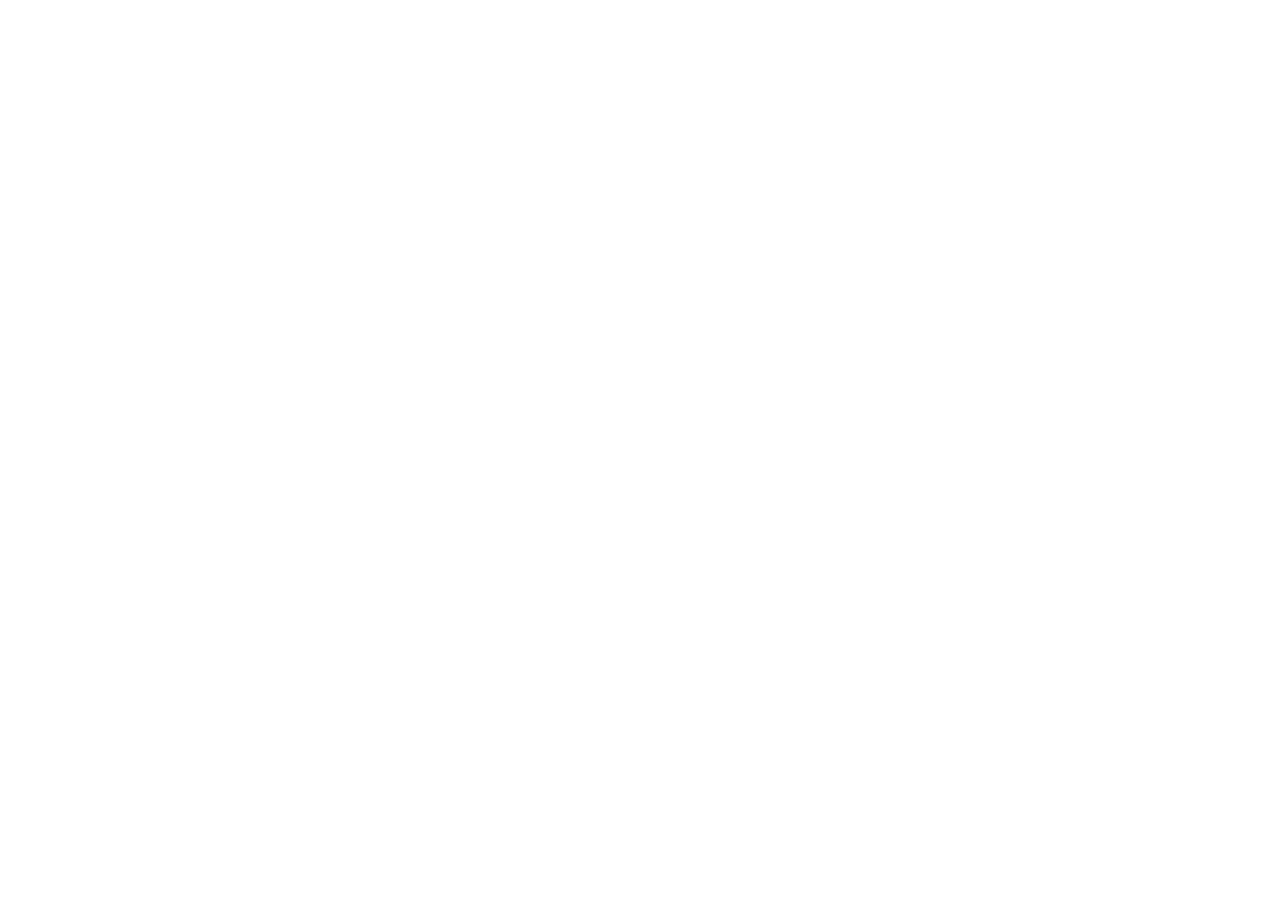
==== 2bimestre/index.html @ 10bf7a9b "23/04 - 11:40" ====
<!DOCTYPE html>
<html lang="en">
<head>
    <meta charset="UTF-8">
    <meta name="viewport" content="width=device-width, initial-scale=1.0">
    <meta name="author" content="Jose Augusto">
    <meta name="description" content="Aplicacao web feita por José Augusto no 2 bimestre">
    <meta name="keywords" content="2 bimestre ifro campus vilhena jose augusto">
    <link rel="stylesheet" href="./styles/reset.css">
    <link rel="stylesheet" href="./index.html">
    <title>Document</title>
</head>
<body>
    
</body>
</html>
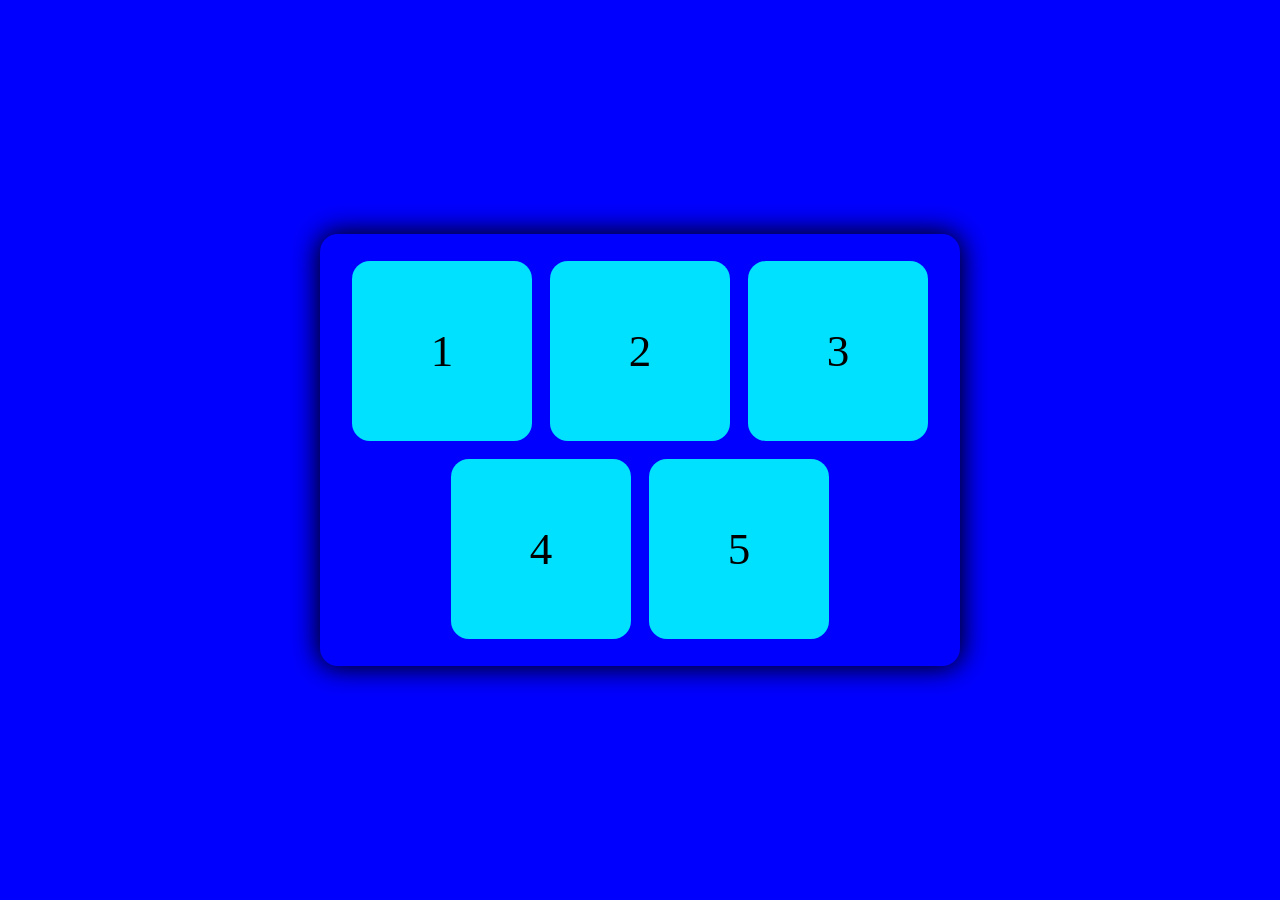
==== commit c8037492: "10:40 - 30/04" ====
--- a/2bimestre/index.html
+++ b/2bimestre/index.html
@@ -7,10 +7,16 @@
     <meta name="description" content="Aplicacao web feita por José Augusto no 2 bimestre">
     <meta name="keywords" content="2 bimestre ifro campus vilhena jose augusto">
     <link rel="stylesheet" href="./styles/reset.css">
-    <link rel="stylesheet" href="./index.html">
+    <link rel="stylesheet" href="./styles/index.css">
     <title>Document</title>
 </head>
 <body>
-    
+    <div class="Cards">
+        <div>1</div>
+        <div>2</div>
+        <div>3</div>
+        <div>4</div>
+        <div>5</div>
+    </div>
 </body>
 </html>
--- a/2bimestre/styles/index.css
+++ b/2bimestre/styles/index.css
@@ -0,0 +1,56 @@
+*{
+    padding: 0;
+    margin: 0;
+    box-sizing: border-box;
+    
+}
+
+:root{
+    --corFundo:rgb(0, 225, 255);
+}
+
+body{
+    display: flex;
+    justify-content: center;
+    align-items: center;
+    width: 100vw;
+    height: 100vh;
+    background-color: blue;
+}
+
+.Cards{
+    width: 50vw;
+    height:auto;
+    display: flex;
+    background-color: blue;
+    justify-content: center;
+    align-items: center;
+    border: none;
+    border-radius: 2vh;
+    border: none;
+    border-radius: 2vh;
+    box-shadow: 0vh 0vh 3vh 0.2vh black;
+    flex-wrap: wrap;
+    transition:all 1s ease ;
+    gap: 2vh;
+    padding: 3vh;
+}
+
+.Cards div:hover{
+    border: none;
+    border-radius: 2vh;
+    box-shadow: 0vh 0vh 3vh 0.2vh black;
+    transition:all 0.5s ease ;
+}
+
+.Cards div{
+    width: 20vh;
+    height: 20vh;
+    background-color: var(--corFundo);
+    
+    border-radius: 2vh;
+    display: flex;
+    justify-content: center;
+    align-items: center;
+    font-size: 5vh;
+}
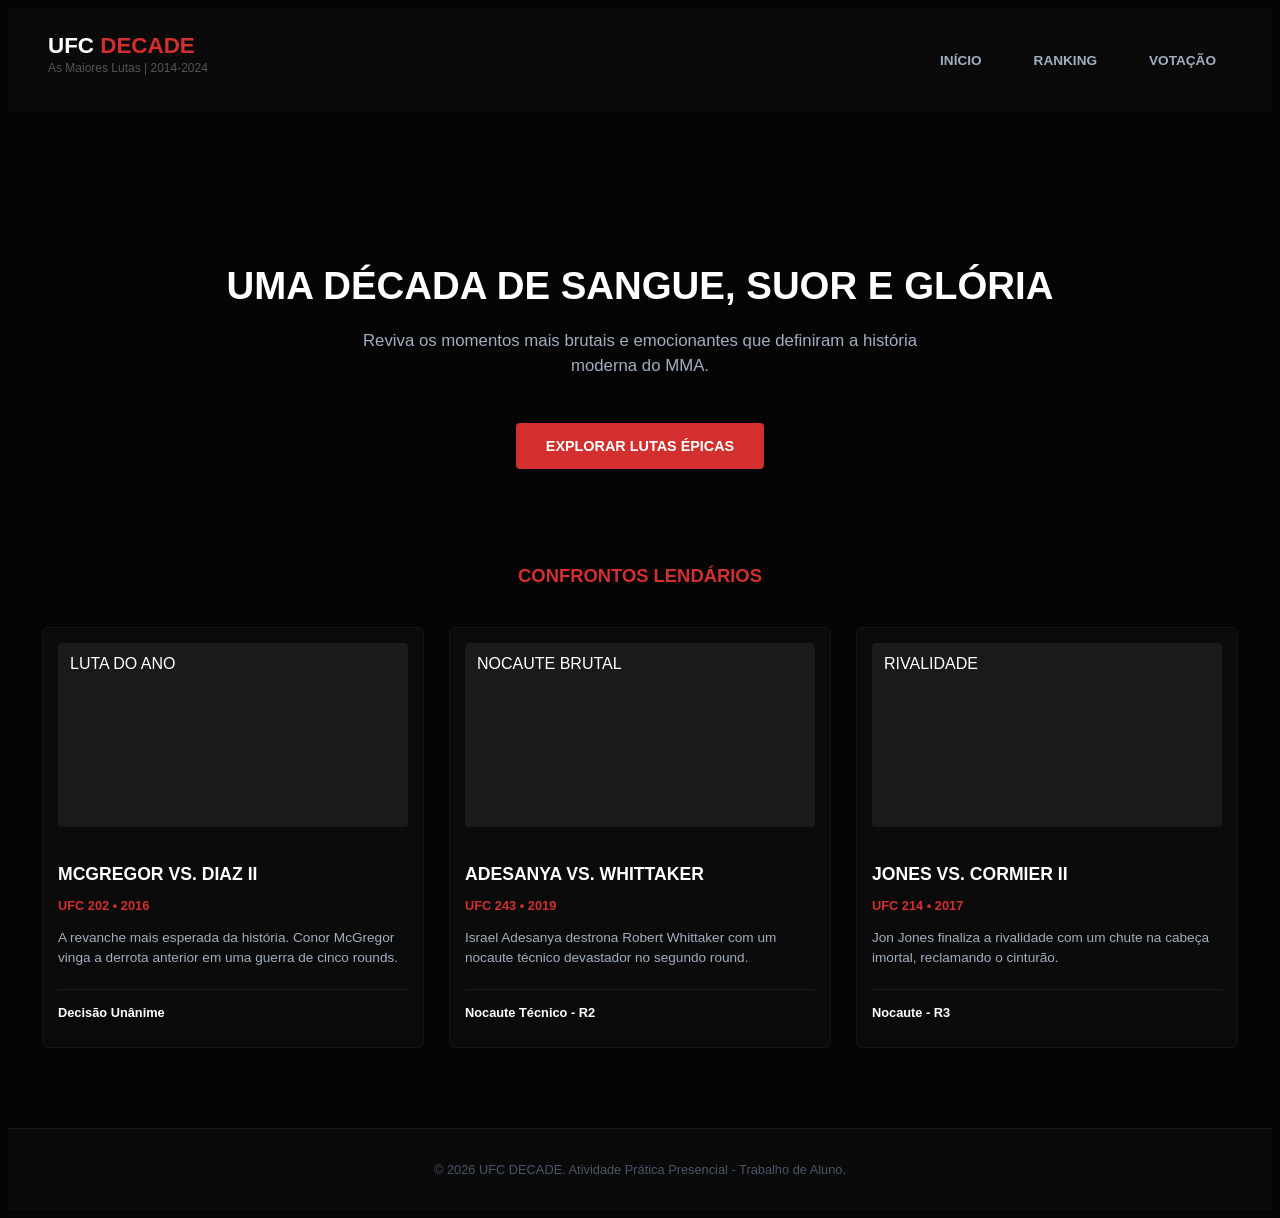
==== commit 41a2b1c4: "teste" ====
--- a/2bimestre/index.html
+++ b/2bimestre/index.html
@@ -1,22 +1,80 @@
 <!DOCTYPE html>
-<html lang="en">
+<html lang="pt-BR">
 <head>
     <meta charset="UTF-8">
     <meta name="viewport" content="width=device-width, initial-scale=1.0">
-    <meta name="author" content="Jose Augusto">
-    <meta name="description" content="Aplicacao web feita por José Augusto no 2 bimestre">
-    <meta name="keywords" content="2 bimestre ifro campus vilhena jose augusto">
-    <link rel="stylesheet" href="./styles/reset.css">
-    <link rel="stylesheet" href="./styles/index.css">
-    <title>Document</title>
+    <title>UFC DECADE - Início</title>
+    <link rel="stylesheet" href="styles/reset.css">
+    <link rel="stylesheet" href="styles/index.css">
 </head>
 <body>
-    <div class="Cards">
-        <div>1</div>
-        <div>2</div>
-        <div>3</div>
-        <div>4</div>
-        <div>5</div>
-    </div>
+
+    <header class="navbar">
+        <div class="logo-box">
+            <span class="logo-main">UFC <span class="logo-sub">DECADE</span></span>
+            <p class="logo-text">As Maiores Lutas | 2014-2024</p>
+        </div>
+        <nav>
+            <a href="index.html">INÍCIO</a>
+            <a href="ranking.html">RANKING</a>
+            <a href="votacao.html">VOTAÇÃO</a>
+        </nav>
+    </header>
+
+    <main class="main-container">
+        <section class="hero">
+            <h1>UMA DÉCADA DE SANGUE, SUOR E GLÓRIA</h1>
+            <p>Reviva os momentos mais brutais e emocionantes que definiram a história moderna do MMA.</p>
+            <a href="ranking.html" class="btn-primary">EXPLORAR LUTAS ÉPICAS</a>
+        </section>
+
+        <section class="grid-section">
+            <h2>CONFRONTOS LENDÁRIOS</h2>
+            <div class="cards-container">
+                
+                <article class="card">
+                    <div class="card-image">
+                        <span class="badge">LUTA DO ANO</span>
+                    </div>
+                    <div class="card-content">
+                        <h3>MCGREGOR VS. DIAZ II</h3>
+                        <p class="event-info">UFC 202 • 2016</p>
+                        <p class="description">A revanche mais esperada da história. Conor McGregor vinga a derrota anterior em uma guerra de cinco rounds.</p>
+                        <p class="result-type">Decisão Unânime</p>
+                    </div>
+                </article>
+
+                <article class="card">
+                    <div class="card-image">
+                        <span class="badge">NOCAUTE BRUTAL</span>
+                    </div>
+                    <div class="card-content">
+                        <h3>ADESANYA VS. WHITTAKER</h3>
+                        <p class="event-info">UFC 243 • 2019</p>
+                        <p class="description">Israel Adesanya destrona Robert Whittaker com um nocaute técnico devastador no segundo round.</p>
+                        <p class="result-type">Nocaute Técnico - R2</p>
+                    </div>
+                </article>
+
+                <article class="card">
+                    <div class="card-image">
+                        <span class="badge">RIVALIDADE</span>
+                    </div>
+                    <div class="card-content">
+                        <h3>JONES VS. CORMIER II</h3>
+                        <p class="event-info">UFC 214 • 2017</p>
+                        <p class="description">Jon Jones finaliza a rivalidade com um chute na cabeça imortal, reclamando o cinturão.</p>
+                        <p class="result-type">Nocaute - R3</p>
+                    </div>
+                </article>
+
+            </div>
+        </section>
+    </main>
+
+    <footer>
+        <p>&copy; 2026 UFC DECADE. Atividade Prática Presencial - Trabalho de Aluno.</p>
+    </footer>
+
 </body>
-</html>+</html>
--- a/2bimestre/styles/index.css
+++ b/2bimestre/styles/index.css
@@ -1,56 +1,274 @@
-*{
-    padding: 0;
-    margin: 0;
-    box-sizing: border-box;
-    
-}
-
-:root{
-    --corFundo:rgb(0, 225, 255);
-}
-
-body{
-    display: flex;
+body {
+    background-color: #050505;
+    color: #ffffff;
+    font-family: 'Segoe UI', Tahoma, Geneva, Verdana, sans-serif;
+    min-height: 100vh;
+}
+
+/* ==========================================================================
+   HEADER / NAVBAR
+   ========================================================================== */
+.navbar {
+    display: flex;
+    justify-content: space-between;
+    align-items: center;
+    padding: 25px 40px;
+    background-color: #0a0a0a;
+}
+
+.logo-box {
+    display: flex;
+    flex-direction: column;
+}
+
+.logo-main {
+    font-weight: 900;
+    font-size: 1.4rem;
+}
+
+.logo-sub {
+    color: #d32f2f;
+}
+
+.logo-text {
+    font-size: 0.75rem;
+    color: #555555;
+    margin-top: 2px;
+}
+
+.navbar nav {
+    display: flex;
+    gap: 20px;
+}
+
+.navbar nav a {
+    color: #a0aec0;
+    text-decoration: none;
+    font-size: 0.85rem;
+    font-weight: bold;
+    padding: 8px 16px;
+    border-radius: 4px;
+}
+
+.navbar nav a:hover {
+    color: #ffffff;
+}
+
+/* Botão preenchido vermelho idêntico à imagem */
+.nav-active {
+    background-color: #d32f2f;
+    color: #ffffff !important;
+}
+
+/* ==========================================================================
+   CONTEÚDO PRINCIPAL
+   ========================================================================== */
+.main-container {
+    width: 100%;
+    max-width: 1200px;
+    margin: 0 auto;
+    padding: 40px 20px;
+}
+
+/* Linha vermelha horizontal idêntica ao seu layout */
+.divider {
+    height: 1px;
+    background-color: #d32f2f;
+    margin: 40px 0;
+    width: 100%;
+}
+
+/* ==========================================================================
+   HERO BANNER
+   ========================================================================== */
+.hero {
+    text-align: center;
+    padding: 80px 20px;
+}
+
+.hero h1 {
+    font-size: 2.4rem;
+    font-weight: 900;
+    margin-bottom: 20px;
+}
+
+.hero p {
+    color: #a0aec0;
+    margin-bottom: 45px;
+    font-size: 1.05rem;
+    max-width: 600px;
+    margin-left: auto;
+    margin-right: auto;
+    line-height: 1.5;
+}
+
+.btn-primary {
+    display: inline-block;
+    background-color: #d32f2f;
+    color: #ffffff;
+    text-decoration: none;
+    font-weight: 700;
+    padding: 15px 30px;
+    border-radius: 4px;
+    font-size: 0.9rem;
+}
+
+.btn-primary:hover {
+    background-color: #b71c1c;
+}
+
+/* ==========================================================================
+   SEÇÃO CONFRONTOS LENDÁRIOS (Cards com Flexbox)
+   ========================================================================== */
+h2 {
+    color: #d32f2f;
+    font-size: 1.15rem;
+    font-weight: 700;
+    margin-bottom: 40px;
+    text-align: center;
+}
+
+.cards-container {
+    display: flex;
+    flex-wrap: wrap;
     justify-content: center;
-    align-items: center;
-    width: 100vw;
-    height: 100vh;
-    background-color: blue;
-}
-
-.Cards{
-    width: 50vw;
-    height:auto;
-    display: flex;
-    background-color: blue;
+    gap: 25px;
+}
+
+.card {
+    background-color: #0b0b0b;
+    border: 1px solid #151515;
+    border-radius: 6px;
+    width: 350px;
+    padding: 15px;
+    display: flex;
+    flex-direction: column;
+}
+
+/* Marcador de imagem cinza de alta fidelidade técnica */
+.card-image {
+    background-color: #1a1a1a;
+    height: 160px;
+    border-radius: 4px;
+    margin-bottom: 20px;
+    position: relative;
+    padding: 12px;
+}
+
+.orange-badge {
+    background-color: #ff6d00;
+    color: #ffffff;
+    font-size: 0.65rem;
+    font-weight: 800;
+    padding: 4px 8px;
+    border-radius: 2px;
+    display: inline-block;
+    position: absolute;
+    top: 12px;
+    right: 12px;
+}
+
+.card-content h3 {
+    font-size: 1.1rem;
+    font-weight: 800;
+    margin-bottom: 8px;
+}
+
+.card-content .event-info {
+    font-size: 0.8rem;
+    color: #d32f2f;
+    font-weight: 700;
+    margin-bottom: 15px;
+}
+
+.card-content .description {
+    font-size: 0.85rem;
+    color: #a0aec0;
+    line-height: 1.5;
+    margin-bottom: 20px;
+}
+
+.card-content .result-type {
+    font-size: 0.8rem;
+    font-weight: 700;
+    border-top: 1px solid #1a1a1a;
+    padding-top: 15px;
+    color: #ffffff;
+}
+
+/* ==========================================================================
+   SEÇÃO A DÉCADA EM NÚMEROS (Grid de caixas vermelhas inferiores)
+   ========================================================================== */
+.stats-container {
+    display: flex;
+    flex-wrap: wrap;
     justify-content: center;
-    align-items: center;
-    border: none;
-    border-radius: 2vh;
-    border: none;
-    border-radius: 2vh;
-    box-shadow: 0vh 0vh 3vh 0.2vh black;
-    flex-wrap: wrap;
-    transition:all 1s ease ;
-    gap: 2vh;
-    padding: 3vh;
-}
-
-.Cards div:hover{
-    border: none;
-    border-radius: 2vh;
-    box-shadow: 0vh 0vh 3vh 0.2vh black;
-    transition:all 0.5s ease ;
-}
-
-.Cards div{
-    width: 20vh;
-    height: 20vh;
-    background-color: var(--corFundo);
-    
-    border-radius: 2vh;
-    display: flex;
-    justify-content: center;
-    align-items: center;
-    font-size: 5vh;
-}+    gap: 20px;
+}
+
+.stat-card {
+    background-color: #0b0b0b;
+    border: 1px solid #d32f2f;
+    border-radius: 6px;
+    padding: 30px;
+    width: 220px;
+    text-align: center;
+}
+
+.stat-number {
+    font-size: 2.2rem;
+    font-weight: 900;
+    color: #ffffff;
+    margin-bottom: 10px;
+}
+
+.stat-label {
+    font-size: 0.7rem;
+    font-weight: 700;
+    color: #a0aec0;
+}
+
+/* ==========================================================================
+   RODAPÉ
+   ========================================================================== */
+footer {
+    background-color: #0a0a0a;
+    padding: 20px;
+    text-align: center;
+    border-top: 1px solid #1a1a1a;
+    margin-top: 40px;
+}
+
+footer p {
+    font-size: 0.8rem;
+    color: #4a5568;
+}
+
+/* ==========================================================================
+   MEDIA QUERIES - RESPONSIVIDADE COMPLETA (Até 320px)
+   ========================================================================== */
+@media (max-width: 600px) {
+    .navbar {
+        flex-direction: column;
+        gap: 15px;
+        padding: 15px;
+    }
+
+    .navbar nav {
+        width: 100%;
+        justify-content: center;
+        gap: 10px;
+    }
+
+    .hero h1 {
+        font-size: 1.7rem;
+    }
+
+    .card {
+        width: 100%;
+    }
+
+    .stat-card {
+        width: 100%;
+    }
+}
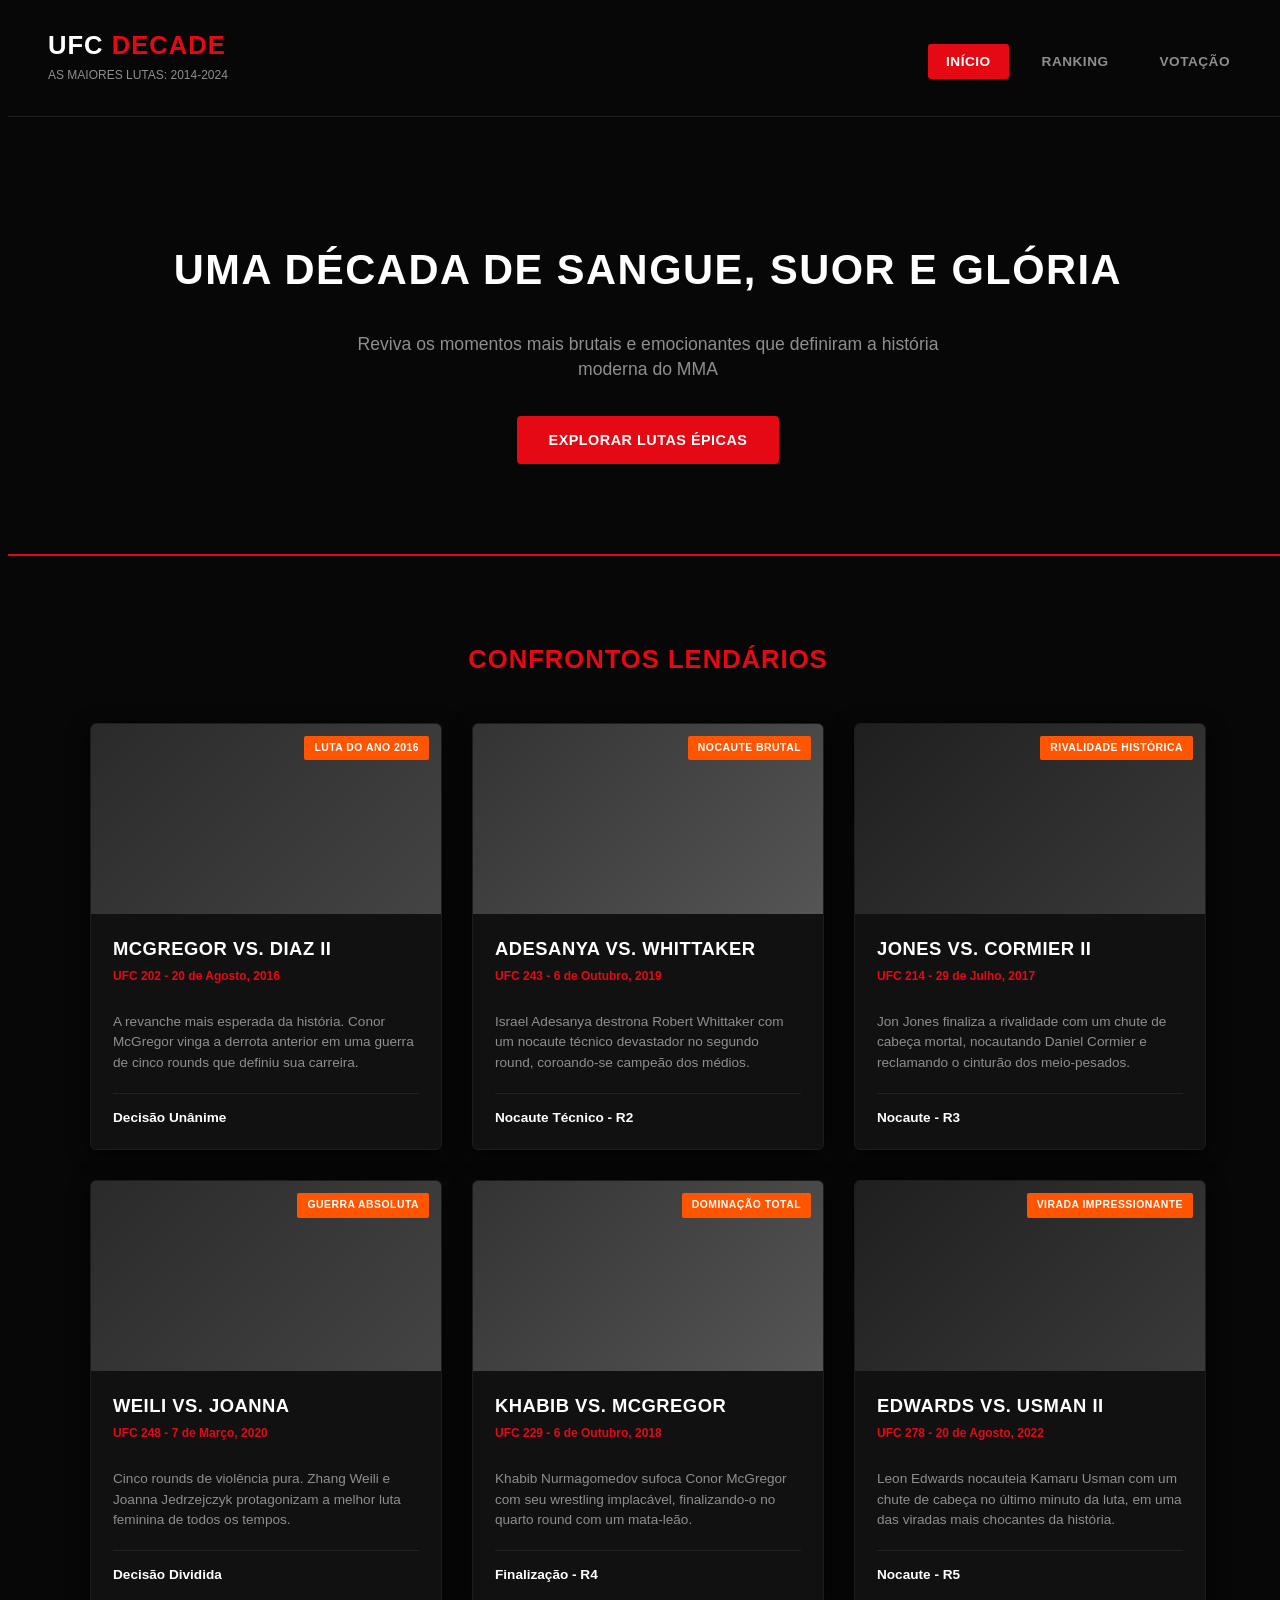
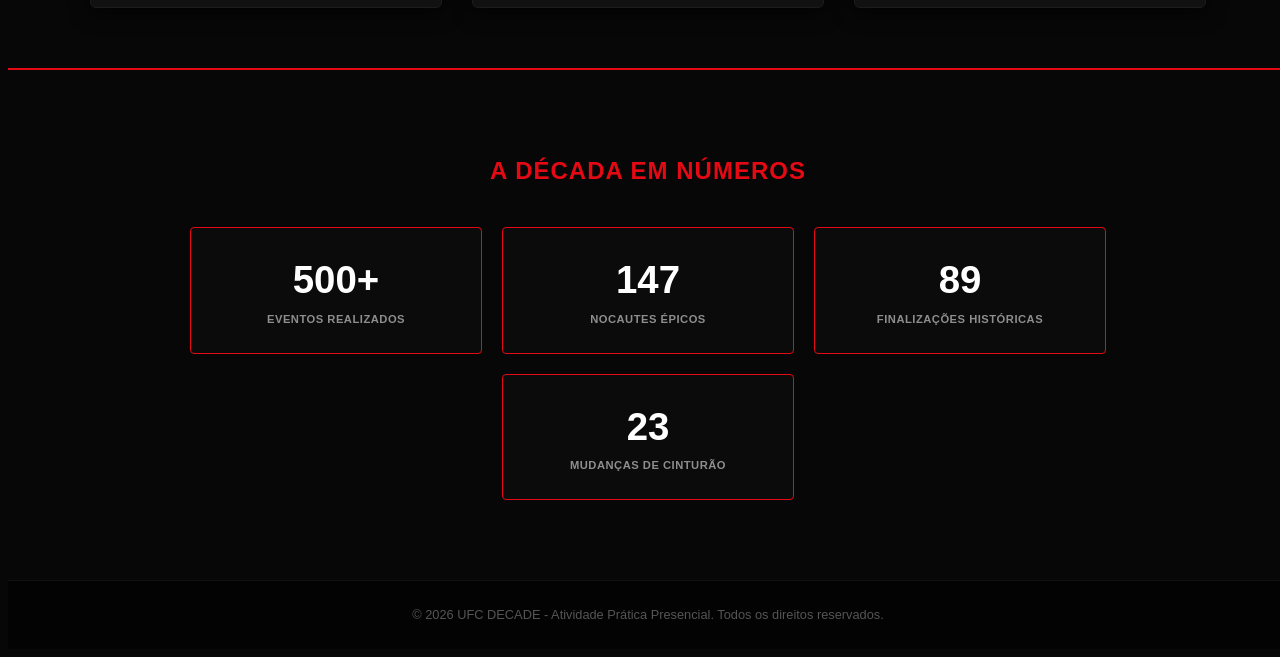
==== commit 5351807b: "testet" ====
--- a/2bimestre/index.html
+++ b/2bimestre/index.html
@@ -9,71 +9,144 @@
 </head>
 <body>
 
-    <header class="navbar">
-        <div class="logo-box">
-            <span class="logo-main">UFC <span class="logo-sub">DECADE</span></span>
-            <p class="logo-text">As Maiores Lutas | 2014-2024</p>
+    <!-- TAG OBRIGATÓRIA: <header> e <nav> -->
+    <header class="main-header">
+        <div class="logo-container">
+            <h1 class="logo-title">UFC <span class="logo-highlight">DECADE</span></h1>
+            <p class="logo-subtitle">As Maiores Lutas: 2014-2024</p>
         </div>
-        <nav>
-            <a href="index.html">INÍCIO</a>
-            <a href="ranking.html">RANKING</a>
-            <a href="votacao.html">VOTAÇÃO</a>
+        <nav class="nav-menu">
+            <a href="index.html" class="nav-link active">INÍCIO</a>
+            <a href="ranking.html" class="nav-link">RANKING</a>
+            <a href="votacao.html" class="nav-link">VOTAÇÃO</a>
         </nav>
     </header>
 
-    <main class="main-container">
-        <section class="hero">
-            <h1>UMA DÉCADA DE SANGUE, SUOR E GLÓRIA</h1>
-            <p>Reviva os momentos mais brutais e emocionantes que definiram a história moderna do MMA.</p>
-            <a href="ranking.html" class="btn-primary">EXPLORAR LUTAS ÉPICAS</a>
+    <!-- TAG OBRIGATÓRIA: <main> -->
+    <main>
+        
+        <!-- Hero Section principal do UFC -->
+        <section class="hero-section">
+            <h2 class="hero-title">UMA DÉCADA DE SANGUE, SUOR E GLÓRIA</h2>
+            <p class="hero-subtitle">Reviva os momentos mais brutais e emocionantes que definiram a história moderna do MMA</p>
+            <a href="#confrontos" class="btn-primary">EXPLORAR LUTAS ÉPICAS</a>
         </section>
 
-        <section class="grid-section">
-            <h2>CONFRONTOS LENDÁRIOS</h2>
-            <div class="cards-container">
+        <!-- TAG OBRIGATÓRIA: <section> para os Confrontos Lendários -->
+        <section class="confrontos-section" id="confrontos">
+            <h3 class="section-title">CONFRONTOS LENDÁRIOS</h3>
+            
+            <div class="grid-cards-container">
                 
-                <article class="card">
-                    <div class="card-image">
-                        <span class="badge">LUTA DO ANO</span>
+                <!-- CARD 1: McGregor vs Diaz II -->
+                <article class="fight-card">
+                    <div class="card-media media-mcgregor-diaz">
+                        <span class="card-badge">LUTA DO ANO 2016</span>
                     </div>
-                    <div class="card-content">
-                        <h3>MCGREGOR VS. DIAZ II</h3>
-                        <p class="event-info">UFC 202 • 2016</p>
-                        <p class="description">A revanche mais esperada da história. Conor McGregor vinga a derrota anterior em uma guerra de cinco rounds.</p>
-                        <p class="result-type">Decisão Unânime</p>
+                    <div class="card-body">
+                        <h4 class="card-fight-title">MCGREGOR VS. DIAZ II</h4>
+                        <span class="card-event-date">UFC 202 - 20 de Agosto, 2016</span>
+                        <p class="card-text">A revanche mais esperada da história. Conor McGregor vinga a derrota anterior em uma guerra de cinco rounds que definiu sua carreira.</p>
+                        <div class="card-footer-result">Decisão Unânime</div>
                     </div>
                 </article>
 
-                <article class="card">
-                    <div class="card-image">
-                        <span class="badge">NOCAUTE BRUTAL</span>
+                <!-- CARD 2: Adesanya vs Whittaker -->
+                <article class="fight-card">
+                    <div class="card-media media-adesanya-whittaker">
+                        <span class="card-badge">NOCAUTE BRUTAL</span>
                     </div>
-                    <div class="card-content">
-                        <h3>ADESANYA VS. WHITTAKER</h3>
-                        <p class="event-info">UFC 243 • 2019</p>
-                        <p class="description">Israel Adesanya destrona Robert Whittaker com um nocaute técnico devastador no segundo round.</p>
-                        <p class="result-type">Nocaute Técnico - R2</p>
+                    <div class="card-body">
+                        <h4 class="card-fight-title">ADESANYA VS. WHITTAKER</h4>
+                        <span class="card-event-date">UFC 243 - 6 de Outubro, 2019</span>
+                        <p class="card-text">Israel Adesanya destrona Robert Whittaker com um nocaute técnico devastador no segundo round, coroando-se campeão dos médios.</p>
+                        <div class="card-footer-result">Nocaute Técnico - R2</div>
                     </div>
                 </article>
 
-                <article class="card">
-                    <div class="card-image">
-                        <span class="badge">RIVALIDADE</span>
+                <!-- CARD 3: Jones vs Cormier II -->
+                <article class="fight-card">
+                    <div class="card-media media-jones-cormier">
+                        <span class="card-badge">RIVALIDADE HISTÓRICA</span>
                     </div>
-                    <div class="card-content">
-                        <h3>JONES VS. CORMIER II</h3>
-                        <p class="event-info">UFC 214 • 2017</p>
-                        <p class="description">Jon Jones finaliza a rivalidade com um chute na cabeça imortal, reclamando o cinturão.</p>
-                        <p class="result-type">Nocaute - R3</p>
+                    <div class="card-body">
+                        <h4 class="card-fight-title">JONES VS. CORMIER II</h4>
+                        <span class="card-event-date">UFC 214 - 29 de Julho, 2017</span>
+                        <p class="card-text">Jon Jones finaliza a rivalidade com um chute de cabeça mortal, nocautando Daniel Cormier e reclamando o cinturão dos meio-pesados.</p>
+                        <div class="card-footer-result">Nocaute - R3</div>
+                    </div>
+                </article>
+
+                <!-- CARD 4: Weili vs Joanna -->
+                <article class="fight-card">
+                    <div class="card-media media-weili-joanna">
+                        <span class="card-badge">GUERRA ABSOLUTA</span>
+                    </div>
+                    <div class="card-body">
+                        <h4 class="card-fight-title">WEILI VS. JOANNA</h4>
+                        <span class="card-event-date">UFC 248 - 7 de Março, 2020</span>
+                        <p class="card-text">Cinco rounds de violência pura. Zhang Weili e Joanna Jedrzejczyk protagonizam a melhor luta feminina de todos os tempos.</p>
+                        <div class="card-footer-result">Decisão Dividida</div>
+                    </div>
+                </article>
+
+                <!-- CARD 5: Khabib vs McGregor -->
+                <article class="fight-card">
+                    <div class="card-media media-khabib-mcgregor">
+                        <span class="card-badge">DOMINAÇÃO TOTAL</span>
+                    </div>
+                    <div class="card-body">
+                        <h4 class="card-fight-title">KHABIB VS. MCGREGOR</h4>
+                        <span class="card-event-date">UFC 229 - 6 de Outubro, 2018</span>
+                        <p class="card-text">Khabib Nurmagomedov sufoca Conor McGregor com seu wrestling implacável, finalizando-o no quarto round com um mata-leão.</p>
+                        <div class="card-footer-result">Finalização - R4</div>
+                    </div>
+                </article>
+
+                <!-- CARD 6: Edwards vs Usman II -->
+                <article class="fight-card">
+                    <div class="card-media media-edwards-usman">
+                        <span class="card-badge">VIRADA IMPRESSIONANTE</span>
+                    </div>
+                    <div class="card-body">
+                        <h4 class="card-fight-title">EDWARDS VS. USMAN II</h4>
+                        <span class="card-event-date">UFC 278 - 20 de Agosto, 2022</span>
+                        <p class="card-text">Leon Edwards nocauteia Kamaru Usman com um chute de cabeça no último minuto da luta, em uma das viradas mais chocantes da história.</p>
+                        <div class="card-footer-result">Nocaute - R5</div>
                     </div>
                 </article>
 
             </div>
         </section>
+
+        <!-- Seção inferior: A década em números -->
+        <section class="stats-section">
+            <h3 class="stats-main-title">A DÉCADA EM NÚMEROS</h3>
+            <div class="grid-stats-container">
+                <div class="stat-box">
+                    <span class="stat-value">500+</span>
+                    <span class="stat-desc">EVENTOS REALIZADOS</span>
+                </div>
+                <div class="stat-box">
+                    <span class="stat-value">147</span>
+                    <span class="stat-desc">NOCAUTES ÉPICOS</span>
+                </div>
+                <div class="stat-box">
+                    <span class="stat-value">89</span>
+                    <span class="stat-desc">FINALIZAÇÕES HISTÓRICAS</span>
+                </div>
+                <div class="stat-box">
+                    <span class="stat-value">23</span>
+                    <span class="stat-desc">MUDANÇAS DE CINTURÃO</span>
+                </div>
+            </div>
+        </section>
+
     </main>
 
-    <footer>
-        <p>&copy; 2026 UFC DECADE. Atividade Prática Presencial - Trabalho de Aluno.</p>
+    <!-- TAG OBRIGATÓRIA: <footer> -->
+    <footer class="main-footer">
+        <p class="footer-copy">&copy; 2026 UFC DECADE - Atividade Prática Presencial. Todos os direitos reservados.</p>
     </footer>
 
 </body>
--- a/2bimestre/styles/index.css
+++ b/2bimestre/styles/index.css
@@ -1,274 +1,379 @@
+/* ==========================================================================
+   1. DEFINIÇÃO DE VARIÁVEIS E CONFIGURAÇÕES GLOBAIS
+   ========================================================================== */
+:root {
+    --color-bg-dark: #070707;
+    --color-bg-card: #111111;
+    --color-ufc-red: #e50914;
+    --color-ufc-red-hover: #b80710;
+    --color-text-light: #ffffff;
+    --color-text-muted: #8e8e8e;
+    --color-badge-orange: #ff5500;
+}
+
 body {
-    background-color: #050505;
-    color: #ffffff;
-    font-family: 'Segoe UI', Tahoma, Geneva, Verdana, sans-serif;
-    min-height: 100vh;
-}
-
-/* ==========================================================================
-   HEADER / NAVBAR
-   ========================================================================== */
-.navbar {
+    background-color: var(--color-bg-dark);
+    color: var(--color-text-light);
+    font-family: 'Helvetica Neue', Arial, sans-serif;
+    line-height: 1.4;
+    width: 100%;
+}
+
+/* ==========================================================================
+   2. ESTRUTURA DO HEADER & MENU DE NAVEGAÇÃO (FLEXBOX)
+   ========================================================================== */
+.main-header {
     display: flex;
     justify-content: space-between;
     align-items: center;
-    padding: 25px 40px;
-    background-color: #0a0a0a;
-}
-
-.logo-box {
+    padding: 20px 40px;
+    background-color: var(--color-bg-dark);
+    border-bottom: 1px solid #1f1f1f;
+}
+
+.logo-container {
     display: flex;
     flex-direction: column;
 }
 
-.logo-main {
+.logo-title {
+    font-size: 1.6rem;
     font-weight: 900;
-    font-size: 1.4rem;
-}
-
-.logo-sub {
-    color: #d32f2f;
-}
-
-.logo-text {
+    letter-spacing: 1px;
+    margin: 0;
+}
+
+.logo-highlight {
+    color: var(--color-ufc-red);
+}
+
+.logo-subtitle {
     font-size: 0.75rem;
-    color: #555555;
-    margin-top: 2px;
-}
-
-.navbar nav {
-    display: flex;
-    gap: 20px;
-}
-
-.navbar nav a {
-    color: #a0aec0;
+    color: var(--color-text-muted);
+    margin-top: 3px;
+    text-transform: uppercase;
+}
+
+.nav-menu {
+    display: flex;
+    gap: 15px;
+}
+
+.nav-link {
+    color: var(--color-text-muted);
     text-decoration: none;
     font-size: 0.85rem;
     font-weight: bold;
-    padding: 8px 16px;
+    padding: 8px 18px;
+    transition: all 0.3s ease;
+    letter-spacing: 0.5px;
+}
+
+.nav-link:hover {
+    color: var(--color-text-light);
+}
+
+.nav-link.active {
+    background-color: var(--color-ufc-red);
+    color: var(--color-text-light);
+    border-radius: 3px;
+}
+
+/* ==========================================================================
+   3. SEÇÃO HERO PRINCIPAL (FLEXBOX)
+   ========================================================================== */
+.hero-section {
+    display: flex;
+    flex-direction: column;
+    align-items: center;
+    justify-content: center;
+    text-align: center;
+    padding: 90px 20px;
+    border-bottom: 2px solid var(--color-ufc-red);
+}
+
+.hero-title {
+    font-size: 2.6rem;
+    font-weight: 900;
+    letter-spacing: 1.5px;
+    margin-bottom: 15px;
+}
+
+.hero-subtitle {
+    font-size: 1.1rem;
+    color: var(--color-text-muted);
+    max-width: 620px;
+    margin-bottom: 35px;
+}
+
+.btn-primary {
+    background-color: var(--color-ufc-red);
+    color: var(--color-text-light);
+    text-decoration: none;
+    font-weight: bold;
+    font-size: 0.9rem;
+    padding: 14px 32px;
     border-radius: 4px;
-}
-
-.navbar nav a:hover {
-    color: #ffffff;
-}
-
-/* Botão preenchido vermelho idêntico à imagem */
-.nav-active {
-    background-color: #d32f2f;
-    color: #ffffff !important;
-}
-
-/* ==========================================================================
-   CONTEÚDO PRINCIPAL
-   ========================================================================== */
-.main-container {
-    width: 100%;
+    transition: background-color 0.2s ease;
+    letter-spacing: 0.5px;
+    display: inline-block;
+}
+
+.btn-primary:hover {
+    background-color: var(--color-ufc-red-hover);
+}
+
+/* ==========================================================================
+   4. SEÇÃO DOS CARDS (FLEXBOX MULTI-LINHA)
+   ========================================================================== */
+.confrontos-section {
+    padding: 60px 40px;
+}
+
+.section-title {
+    text-align: center;
+    color: var(--color-ufc-red);
+    font-size: 1.6rem;
+    font-weight: bold;
+    letter-spacing: 1px;
+    margin-bottom: 45px;
+}
+
+.grid-cards-container {
+    display: flex;
+    flex-wrap: wrap;
+    gap: 30px;
+    justify-content: center;
     max-width: 1200px;
     margin: 0 auto;
-    padding: 40px 20px;
-}
-
-/* Linha vermelha horizontal idêntica ao seu layout */
-.divider {
-    height: 1px;
-    background-color: #d32f2f;
-    margin: 40px 0;
     width: 100%;
 }
 
-/* ==========================================================================
-   HERO BANNER
-   ========================================================================== */
-.hero {
-    text-align: center;
-    padding: 80px 20px;
-}
-
-.hero h1 {
-    font-size: 2.4rem;
-    font-weight: 900;
-    margin-bottom: 20px;
-}
-
-.hero p {
-    color: #a0aec0;
-    margin-bottom: 45px;
-    font-size: 1.05rem;
-    max-width: 600px;
-    margin-left: auto;
-    margin-right: auto;
-    line-height: 1.5;
-}
-
-.btn-primary {
-    display: inline-block;
-    background-color: #d32f2f;
-    color: #ffffff;
-    text-decoration: none;
-    font-weight: 700;
-    padding: 15px 30px;
-    border-radius: 4px;
-    font-size: 0.9rem;
-}
-
-.btn-primary:hover {
-    background-color: #b71c1c;
-}
-
-/* ==========================================================================
-   SEÇÃO CONFRONTOS LENDÁRIOS (Cards com Flexbox)
-   ========================================================================== */
-h2 {
-    color: #d32f2f;
-    font-size: 1.15rem;
-    font-weight: 700;
-    margin-bottom: 40px;
-    text-align: center;
-}
-
-.cards-container {
-    display: flex;
-    flex-wrap: wrap;
-    justify-content: center;
-    gap: 25px;
-}
-
-.card {
-    background-color: #0b0b0b;
-    border: 1px solid #151515;
+/* --- CONFIGURAÇÃO INDIVIDUAL DOS CARDS --- */
+.fight-card {
+    background-color: var(--color-bg-card);
     border-radius: 6px;
     width: 350px;
-    padding: 15px;
     display: flex;
     flex-direction: column;
-}
-
-/* Marcador de imagem cinza de alta fidelidade técnica */
-.card-image {
-    background-color: #1a1a1a;
-    height: 160px;
-    border-radius: 4px;
-    margin-bottom: 20px;
+    overflow: hidden;
+    box-shadow: 0 5px 20px rgba(0, 0, 0, 0.7);
+    border: 1px solid #1c1c1c;
+}
+
+.card-media {
+    height: 190px;
     position: relative;
-    padding: 12px;
-}
-
-.orange-badge {
-    background-color: #ff6d00;
-    color: #ffffff;
-    font-size: 0.65rem;
-    font-weight: 800;
-    padding: 4px 8px;
-    border-radius: 2px;
-    display: inline-block;
+    background-size: cover;
+    background-position: center;
+}
+
+/* Padrões de fundo simulando os cards originais */
+.media-mcgregor-diaz { background-image: linear-gradient(135deg, #2a2a2a, #444); }
+.media-adesanya-whittaker { background-image: linear-gradient(135deg, #333, #555); }
+.media-jones-cormier { background-image: linear-gradient(135deg, #1f1f1f, #3a3a3a); }
+.media-weili-joanna { background-image: linear-gradient(135deg, #2a2a2a, #444); }
+.media-khabib-mcgregor { background-image: linear-gradient(135deg, #333, #555); }
+.media-edwards-usman { background-image: linear-gradient(135deg, #1f1f1f, #3a3a3a); }
+
+.card-badge {
     position: absolute;
     top: 12px;
     right: 12px;
-}
-
-.card-content h3 {
-    font-size: 1.1rem;
-    font-weight: 800;
-    margin-bottom: 8px;
-}
-
-.card-content .event-info {
-    font-size: 0.8rem;
-    color: #d32f2f;
-    font-weight: 700;
-    margin-bottom: 15px;
-}
-
-.card-content .description {
+    background-color: var(--color-badge-orange);
+    color: var(--color-text-light);
+    font-size: 0.65rem;
+    font-weight: bold;
+    padding: 5px 10px;
+    border-radius: 2px;
+    letter-spacing: 0.5px;
+}
+
+.card-body {
+    padding: 22px;
+    display: flex;
+    flex-direction: column;
+    flex-grow: 1;
+}
+
+.card-fight-title {
+    font-size: 1.15rem;
+    font-weight: bold;
+    margin: 0 0 6px 0;
+    letter-spacing: 0.5px;
+}
+
+.card-event-date {
+    font-size: 0.75rem;
+    color: var(--color-ufc-red);
+    font-weight: bold;
+    margin-bottom: 14px;
+}
+
+.card-text {
     font-size: 0.85rem;
-    color: #a0aec0;
+    color: var(--color-text-muted);
     line-height: 1.5;
     margin-bottom: 20px;
-}
-
-.card-content .result-type {
+    flex-grow: 1;
+}
+
+.card-footer-result {
+    font-size: 0.85rem;
+    font-weight: bold;
+    color: var(--color-text-light);
+    border-top: 1px solid #222;
+    padding-top: 14px;
+}
+
+/* ==========================================================================
+   5. SEÇÃO DE ESTATÍSTICAS (FLEXBOX)
+   ========================================================================== */
+.stats-section {
+    padding: 60px 40px 80px 40px;
+    border-top: 2px solid var(--color-ufc-red);
+}
+
+.stats-main-title {
+    text-align: center;
+    color: var(--color-ufc-red);
+    font-size: 1.5rem;
+    font-weight: bold;
+    letter-spacing: 1px;
+    margin-bottom: 40px;
+}
+
+.grid-stats-container {
+    display: flex;
+    flex-wrap: wrap;
+    gap: 20px;
+    justify-content: center;
+    max-width: 1200px;
+    margin: 0 auto;
+    width: 100%;
+}
+
+.stat-box {
+    border: 1px solid var(--color-ufc-red);
+    border-radius: 4px;
+    padding: 25px 15px;
+    text-align: center;
+    width: 260px;
+    background-color: rgba(17, 17, 17, 0.5);
+}
+
+.stat-value {
+    display: block;
+    font-size: 2.4rem;
+    font-weight: 900;
+    color: var(--color-text-light);
+    margin-bottom: 5px;
+}
+
+.stat-desc {
+    display: block;
+    font-size: 0.7rem;
+    color: var(--color-text-muted);
+    font-weight: bold;
+    letter-spacing: 0.5px;
+}
+
+/* ==========================================================================
+   6. FOOTER DO SISTEMA
+   ========================================================================== */
+.main-footer {
+    background-color: #030303;
+    padding: 25px 20px;
+    text-align: center;
+    border-top: 1px solid #111;
+}
+
+.footer-copy {
     font-size: 0.8rem;
-    font-weight: 700;
-    border-top: 1px solid #1a1a1a;
-    padding-top: 15px;
-    color: #ffffff;
-}
-
-/* ==========================================================================
-   SEÇÃO A DÉCADA EM NÚMEROS (Grid de caixas vermelhas inferiores)
-   ========================================================================== */
-.stats-container {
-    display: flex;
-    flex-wrap: wrap;
-    justify-content: center;
-    gap: 20px;
-}
-
-.stat-card {
-    background-color: #0b0b0b;
-    border: 1px solid #d32f2f;
-    border-radius: 6px;
-    padding: 30px;
-    width: 220px;
-    text-align: center;
-}
-
-.stat-number {
-    font-size: 2.2rem;
-    font-weight: 900;
-    color: #ffffff;
-    margin-bottom: 10px;
-}
-
-.stat-label {
-    font-size: 0.7rem;
-    font-weight: 700;
-    color: #a0aec0;
-}
-
-/* ==========================================================================
-   RODAPÉ
-   ========================================================================== */
-footer {
-    background-color: #0a0a0a;
-    padding: 20px;
-    text-align: center;
-    border-top: 1px solid #1a1a1a;
-    margin-top: 40px;
-}
-
-footer p {
-    font-size: 0.8rem;
-    color: #4a5568;
-}
-
-/* ==========================================================================
-   MEDIA QUERIES - RESPONSIVIDADE COMPLETA (Até 320px)
-   ========================================================================== */
-@media (max-width: 600px) {
-    .navbar {
+    color: #555555;
+    margin: 0;
+}
+
+/* ==========================================================================
+   7. MEDIA QUERIES OBRIGATÓRIAS (RESPONSIVIDADE MÁXIMA ATÉ 300PX)
+   ========================================================================== */
+@media (max-width: 768px) {
+    .main-header {
         flex-direction: column;
         gap: 15px;
+        text-align: center;
+        padding: 20px 10px;
+    }
+    
+    .hero-title {
+        font-size: 1.8rem;
+    }
+    
+    .hero-subtitle {
+        font-size: 0.95rem;
+    }
+
+    .fight-card {
+        width: 100%;
+        max-width: 100%;
+    }
+
+    .stat-box {
+        width: 100%;
+        max-width: 100%;
+    }
+}
+
+/* Proteção absoluta contra quebra de layout e rolagem para telas de 300px a 360px */
+@media (max-width: 360px) {
+    html, body {
+        overflow-x: hidden; /* Elimina qualquer chance de barra de rolagem lateral */
+    }
+
+    .main-header, 
+    .confrontos-section, 
+    .stats-section {
+        padding: 30px 10px;
+    }
+
+    .nav-menu {
+        gap: 8px;
+    }
+
+    .nav-link {
+        padding: 6px 10px;
+        font-size: 0.75rem;
+    }
+
+    .hero-title {
+        font-size: 1.35rem;
+        word-wrap: break-word; /* Força quebra de texto longo se necessário */
+    }
+
+    .hero-subtitle {
+        font-size: 0.85rem;
+    }
+
+    .grid-cards-container, 
+    .grid-stats-container {
+        gap: 15px;
+    }
+
+    .card-body {
         padding: 15px;
     }
 
-    .navbar nav {
-        width: 100%;
-        justify-content: center;
-        gap: 10px;
-    }
-
-    .hero h1 {
-        font-size: 1.7rem;
-    }
-
-    .card {
-        width: 100%;
-    }
-
-    .stat-card {
-        width: 100%;
-    }
-}
+    .card-fight-title {
+        font-size: 1rem;
+    }
+}
+
+/* Ajuste de margem extrema para celulares de exatamente 300px */
+@media (max-width: 310px) {
+    .hero-title {
+        font-size: 1.2rem;
+    }
+    .stat-value {
+        font-size: 2rem;
+    }
+}
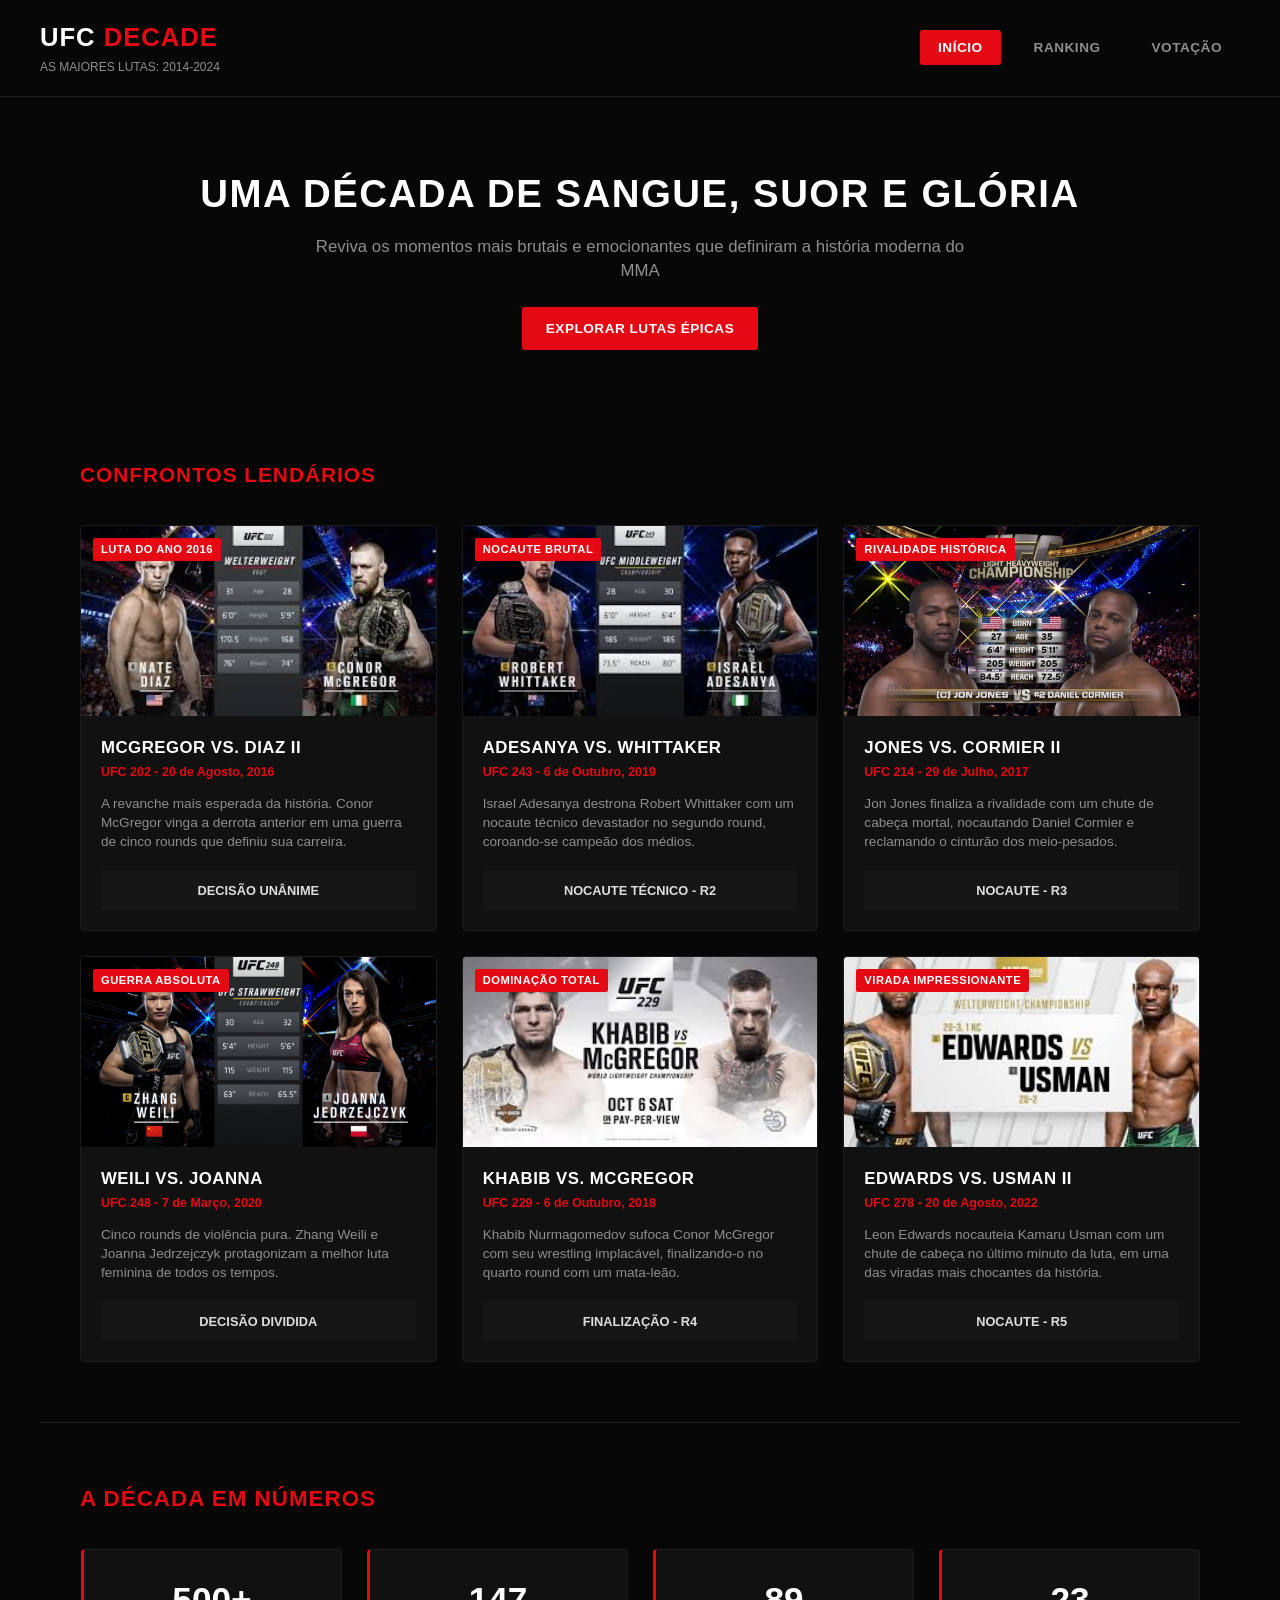
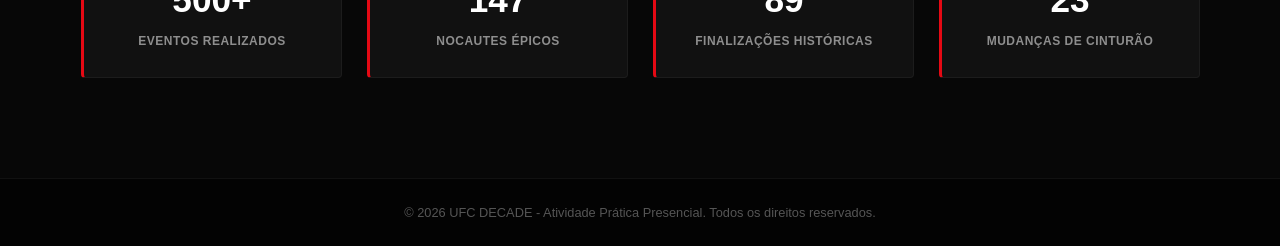
==== commit 72535f05: "teste" ====
--- a/2bimestre/index.html
+++ b/2bimestre/index.html
@@ -8,7 +8,6 @@
     <link rel="stylesheet" href="styles/index.css">
 </head>
 <body>
-
     <!-- TAG OBRIGATÓRIA: <header> e <nav> -->
     <header class="main-header">
         <div class="logo-container">
@@ -21,104 +20,105 @@
             <a href="votacao.html" class="nav-link">VOTAÇÃO</a>
         </nav>
     </header>
-
     <!-- TAG OBRIGATÓRIA: <main> -->
     <main>
-        
         <!-- Hero Section principal do UFC -->
         <section class="hero-section">
             <h2 class="hero-title">UMA DÉCADA DE SANGUE, SUOR E GLÓRIA</h2>
-            <p class="hero-subtitle">Reviva os momentos mais brutais e emocionantes que definiram a história moderna do MMA</p>
-            <a href="#confrontos" class="btn-primary">EXPLORAR LUTAS ÉPICAS</a>
+            <p class="hero-subtitle">Reviva os momentos mais brutais e emocionantes que definiram a história moderna do
+                MMA</p>
+            <a href="./ranking.html" class="btn-primary">EXPLORAR LUTAS ÉPICAS</a>
         </section>
-
         <!-- TAG OBRIGATÓRIA: <section> para os Confrontos Lendários -->
         <section class="confrontos-section" id="confrontos">
             <h3 class="section-title">CONFRONTOS LENDÁRIOS</h3>
-            
             <div class="grid-cards-container">
-                
                 <!-- CARD 1: McGregor vs Diaz II -->
                 <article class="fight-card">
                     <div class="card-media media-mcgregor-diaz">
                         <span class="card-badge">LUTA DO ANO 2016</span>
+                        <img class="img-cards" src="./public/ufc-img1.jpg" alt="">
                     </div>
                     <div class="card-body">
                         <h4 class="card-fight-title">MCGREGOR VS. DIAZ II</h4>
                         <span class="card-event-date">UFC 202 - 20 de Agosto, 2016</span>
-                        <p class="card-text">A revanche mais esperada da história. Conor McGregor vinga a derrota anterior em uma guerra de cinco rounds que definiu sua carreira.</p>
+                        <p class="card-text">A revanche mais esperada da história. Conor McGregor vinga a derrota
+                            anterior em uma guerra de cinco rounds que definiu sua carreira.</p>
                         <div class="card-footer-result">Decisão Unânime</div>
                     </div>
                 </article>
-
                 <!-- CARD 2: Adesanya vs Whittaker -->
                 <article class="fight-card">
                     <div class="card-media media-adesanya-whittaker">
                         <span class="card-badge">NOCAUTE BRUTAL</span>
+                        <img class="img-cards" src="./public/img-ufc2.jpg" alt="">
                     </div>
                     <div class="card-body">
                         <h4 class="card-fight-title">ADESANYA VS. WHITTAKER</h4>
                         <span class="card-event-date">UFC 243 - 6 de Outubro, 2019</span>
-                        <p class="card-text">Israel Adesanya destrona Robert Whittaker com um nocaute técnico devastador no segundo round, coroando-se campeão dos médios.</p>
+                        <p class="card-text">Israel Adesanya destrona Robert Whittaker com um nocaute técnico devastador
+                            no segundo round, coroando-se campeão dos médios.</p>
                         <div class="card-footer-result">Nocaute Técnico - R2</div>
                     </div>
                 </article>
-
                 <!-- CARD 3: Jones vs Cormier II -->
                 <article class="fight-card">
                     <div class="card-media media-jones-cormier">
                         <span class="card-badge">RIVALIDADE HISTÓRICA</span>
+                        <img class="img-cards" src="./public/img-ufc3.jpg" alt="">
                     </div>
                     <div class="card-body">
                         <h4 class="card-fight-title">JONES VS. CORMIER II</h4>
                         <span class="card-event-date">UFC 214 - 29 de Julho, 2017</span>
-                        <p class="card-text">Jon Jones finaliza a rivalidade com um chute de cabeça mortal, nocautando Daniel Cormier e reclamando o cinturão dos meio-pesados.</p>
+                        <p class="card-text">Jon Jones finaliza a rivalidade com um chute de cabeça mortal, nocautando
+                            Daniel Cormier e reclamando o cinturão dos meio-pesados.</p>
                         <div class="card-footer-result">Nocaute - R3</div>
                     </div>
                 </article>
-
                 <!-- CARD 4: Weili vs Joanna -->
                 <article class="fight-card">
                     <div class="card-media media-weili-joanna">
                         <span class="card-badge">GUERRA ABSOLUTA</span>
+                        <img class="img-cards" src="./public/img-ufc4.jpg" alt="">
                     </div>
                     <div class="card-body">
                         <h4 class="card-fight-title">WEILI VS. JOANNA</h4>
                         <span class="card-event-date">UFC 248 - 7 de Março, 2020</span>
-                        <p class="card-text">Cinco rounds de violência pura. Zhang Weili e Joanna Jedrzejczyk protagonizam a melhor luta feminina de todos os tempos.</p>
+                        <p class="card-text">Cinco rounds de violência pura. Zhang Weili e Joanna Jedrzejczyk
+                            protagonizam a melhor luta feminina de todos os tempos.</p>
                         <div class="card-footer-result">Decisão Dividida</div>
                     </div>
                 </article>
-
                 <!-- CARD 5: Khabib vs McGregor -->
                 <article class="fight-card">
                     <div class="card-media media-khabib-mcgregor">
                         <span class="card-badge">DOMINAÇÃO TOTAL</span>
+                        <img class="img-cards" src="./public/img-ufc5.jpg" alt="">
                     </div>
                     <div class="card-body">
                         <h4 class="card-fight-title">KHABIB VS. MCGREGOR</h4>
                         <span class="card-event-date">UFC 229 - 6 de Outubro, 2018</span>
-                        <p class="card-text">Khabib Nurmagomedov sufoca Conor McGregor com seu wrestling implacável, finalizando-o no quarto round com um mata-leão.</p>
+                        <p class="card-text">Khabib Nurmagomedov sufoca Conor McGregor com seu wrestling implacável,
+                            finalizando-o no quarto round com um mata-leão.</p>
                         <div class="card-footer-result">Finalização - R4</div>
                     </div>
                 </article>
-
                 <!-- CARD 6: Edwards vs Usman II -->
                 <article class="fight-card">
                     <div class="card-media media-edwards-usman">
                         <span class="card-badge">VIRADA IMPRESSIONANTE</span>
+                        <img class="img-cards" src="./public/img-ufc6.jpg" alt="">
                     </div>
                     <div class="card-body">
                         <h4 class="card-fight-title">EDWARDS VS. USMAN II</h4>
                         <span class="card-event-date">UFC 278 - 20 de Agosto, 2022</span>
-                        <p class="card-text">Leon Edwards nocauteia Kamaru Usman com um chute de cabeça no último minuto da luta, em uma das viradas mais chocantes da história.</p>
+                        <p class="card-text">Leon Edwards nocauteia Kamaru Usman com um chute de cabeça no último minuto
+                            da luta, em uma das viradas mais chocantes da história.</p>
                         <div class="card-footer-result">Nocaute - R5</div>
                     </div>
                 </article>
-
             </div>
         </section>
-
         <!-- Seção inferior: A década em números -->
         <section class="stats-section">
             <h3 class="stats-main-title">A DÉCADA EM NÚMEROS</h3>
@@ -143,11 +143,9 @@
         </section>
 
     </main>
-
     <!-- TAG OBRIGATÓRIA: <footer> -->
     <footer class="main-footer">
         <p class="footer-copy">&copy; 2026 UFC DECADE - Atividade Prática Presencial. Todos os direitos reservados.</p>
     </footer>
-
 </body>
-</html>
+</html>
--- a/2bimestre/styles/index.css
+++ b/2bimestre/styles/index.css
@@ -5,10 +5,14 @@
     --color-bg-dark: #070707;
     --color-bg-card: #111111;
     --color-ufc-red: #e50914;
-    --color-ufc-red-hover: #b80710;
     --color-text-light: #ffffff;
     --color-text-muted: #8e8e8e;
-    --color-badge-orange: #ff5500;
+}
+
+* {
+    margin: 0;
+    padding: 0;
+    box-sizing: border-box;
 }
 
 body {
@@ -20,7 +24,7 @@
 }
 
 /* ==========================================================================
-   2. ESTRUTURA DO HEADER & MENU DE NAVEGAÇÃO (FLEXBOX)
+   2. ESTRUTURA DO HEADER E NAV (FLEXBOX)
    ========================================================================== */
 .main-header {
     display: flex;
@@ -80,7 +84,7 @@
 }
 
 /* ==========================================================================
-   3. SEÇÃO HERO PRINCIPAL (FLEXBOX)
+   3. SEÇÃO HERO PRINCIPAL
    ========================================================================== */
 .hero-section {
     display: flex;
@@ -88,204 +92,203 @@
     align-items: center;
     justify-content: center;
     text-align: center;
-    padding: 90px 20px;
-    border-bottom: 2px solid var(--color-ufc-red);
+    padding: 70px 20px 50px 20px;
 }
 
 .hero-title {
-    font-size: 2.6rem;
+    font-size: 2.4rem;
     font-weight: 900;
     letter-spacing: 1.5px;
     margin-bottom: 15px;
 }
 
 .hero-subtitle {
-    font-size: 1.1rem;
-    color: var(--color-text-muted);
-    max-width: 620px;
-    margin-bottom: 35px;
+    font-size: 1.05rem;
+    color: var(--color-text-muted);
+    max-width: 650px;
+    margin-bottom: 25px;
 }
 
 .btn-primary {
+    display: inline-block;
     background-color: var(--color-ufc-red);
     color: var(--color-text-light);
     text-decoration: none;
     font-weight: bold;
-    font-size: 0.9rem;
-    padding: 14px 32px;
-    border-radius: 4px;
-    transition: background-color 0.2s ease;
-    letter-spacing: 0.5px;
-    display: inline-block;
+    font-size: 0.85rem;
+    padding: 12px 24px;
+    border-radius: 3px;
+    transition: background-color 0.3s ease;
+    letter-spacing: 0.5px;
 }
 
 .btn-primary:hover {
-    background-color: var(--color-ufc-red-hover);
-}
-
-/* ==========================================================================
-   4. SEÇÃO DOS CARDS (FLEXBOX MULTI-LINHA)
+    background-color: #b00710;
+}
+
+/* ==========================================================================
+   4. SEÇÃO DE CONFRONTOS LENDÁRIOS (GRID E FLEXBOX)
    ========================================================================== */
 .confrontos-section {
     padding: 60px 40px;
-}
-
-.section-title {
-    text-align: center;
-    color: var(--color-ufc-red);
-    font-size: 1.6rem;
-    font-weight: bold;
-    letter-spacing: 1px;
-    margin-bottom: 45px;
-}
-
-.grid-cards-container {
-    display: flex;
-    flex-wrap: wrap;
-    gap: 30px;
-    justify-content: center;
     max-width: 1200px;
     margin: 0 auto;
-    width: 100%;
-}
-
-/* --- CONFIGURAÇÃO INDIVIDUAL DOS CARDS --- */
+}
+
+.section-title {
+    color: var(--color-ufc-red);
+    font-size: 1.3rem;
+    font-weight: bold;
+    letter-spacing: 1px;
+    margin-bottom: 35px;
+}
+
+/* Malha adaptável para organizar os cartões das lutas */
+.grid-cards-container {
+    display: grid;
+    grid-template-columns: repeat(auto-fit, minmax(300px, 1fr));
+    gap: 25px;
+}
+
 .fight-card {
     background-color: var(--color-bg-card);
-    border-radius: 6px;
-    width: 350px;
+    border: 1px solid #1c1c1c;
+    border-radius: 4px;
+    overflow: hidden;
     display: flex;
     flex-direction: column;
+}
+
+.card-media {
+    position: relative;
+    width: 100%;
+    height: 190px;
     overflow: hidden;
-    box-shadow: 0 5px 20px rgba(0, 0, 0, 0.7);
-    border: 1px solid #1c1c1c;
-}
-
-.card-media {
-    height: 190px;
-    position: relative;
-    background-size: cover;
-    background-position: center;
-}
-
-/* Padrões de fundo simulando os cards originais */
-.media-mcgregor-diaz { background-image: linear-gradient(135deg, #2a2a2a, #444); }
-.media-adesanya-whittaker { background-image: linear-gradient(135deg, #333, #555); }
-.media-jones-cormier { background-image: linear-gradient(135deg, #1f1f1f, #3a3a3a); }
-.media-weili-joanna { background-image: linear-gradient(135deg, #2a2a2a, #444); }
-.media-khabib-mcgregor { background-image: linear-gradient(135deg, #333, #555); }
-.media-edwards-usman { background-image: linear-gradient(135deg, #1f1f1f, #3a3a3a); }
+}
+
+.img-cards {
+    width: 100%;
+    height: 100%;
+    object-fit: cover;
+    display: block;
+}
 
 .card-badge {
     position: absolute;
     top: 12px;
-    right: 12px;
-    background-color: var(--color-badge-orange);
-    color: var(--color-text-light);
-    font-size: 0.65rem;
-    font-weight: bold;
-    padding: 5px 10px;
+    left: 12px;
+    background-color: var(--color-ufc-red);
+    color: var(--color-text-light);
+    font-size: 0.7rem;
+    font-weight: bold;
+    padding: 4px 8px;
     border-radius: 2px;
+    z-index: 2;
     letter-spacing: 0.5px;
 }
 
 .card-body {
-    padding: 22px;
+    padding: 20px;
     display: flex;
     flex-direction: column;
     flex-grow: 1;
 }
 
 .card-fight-title {
-    font-size: 1.15rem;
-    font-weight: bold;
-    margin: 0 0 6px 0;
+    color: var(--color-text-light);
+    font-size: 1.05rem;
+    font-weight: bold;
+    margin-bottom: 5px;
     letter-spacing: 0.5px;
 }
 
 .card-event-date {
-    font-size: 0.75rem;
+    font-size: 0.78rem;
     color: var(--color-ufc-red);
     font-weight: bold;
-    margin-bottom: 14px;
+    margin-bottom: 12px;
+    display: block;
 }
 
 .card-text {
     font-size: 0.85rem;
     color: var(--color-text-muted);
-    line-height: 1.5;
+    line-height: 1.4;
     margin-bottom: 20px;
     flex-grow: 1;
 }
 
 .card-footer-result {
-    font-size: 0.85rem;
-    font-weight: bold;
-    color: var(--color-text-light);
-    border-top: 1px solid #222;
-    padding-top: 14px;
-}
-
-/* ==========================================================================
-   5. SEÇÃO DE ESTATÍSTICAS (FLEXBOX)
+    background-color: rgba(255, 255, 255, 0.02);
+    border-top: 1px solid #1a1a1a;
+    padding: 10px;
+    text-align: center;
+    font-size: 0.8rem;
+    font-weight: bold;
+    text-transform: uppercase;
+    color: #dedede;
+}
+
+/* ==========================================================================
+   5. SEÇÃO DE ESTATÍSTICAS (FLEXBOX MULTI-LINHA)
    ========================================================================== */
 .stats-section {
-    padding: 60px 40px 80px 40px;
-    border-top: 2px solid var(--color-ufc-red);
-}
-
-.stats-main-title {
-    text-align: center;
-    color: var(--color-ufc-red);
-    font-size: 1.5rem;
-    font-weight: bold;
-    letter-spacing: 1px;
-    margin-bottom: 40px;
-}
-
-.grid-stats-container {
-    display: flex;
-    flex-wrap: wrap;
-    gap: 20px;
-    justify-content: center;
+    padding: 60px 40px;
     max-width: 1200px;
     margin: 0 auto;
-    width: 100%;
+    border-top: 1px solid #1f1f1f;
+}
+
+.stats-main-title {
+    color: var(--color-ufc-red);
+    font-size: 1.4rem;
+    font-weight: bold;
+    letter-spacing: 1px;
+    margin-bottom: 35px;
+}
+
+.grid-stats-container {
+    display: flex;
+    flex-wrap: wrap;
+    gap: 25px;
+    justify-content: center;
 }
 
 .stat-box {
-    border: 1px solid var(--color-ufc-red);
+    background-color: var(--color-bg-card);
+    border: 1px solid #1c1c1c;
     border-radius: 4px;
-    padding: 25px 15px;
+    padding: 25px;
+    width: calc(25% - 19px); /* Divide em 4 colunas perfeitamente no desktop */
+    min-width: 220px;
     text-align: center;
-    width: 260px;
-    background-color: rgba(17, 17, 17, 0.5);
+    border-left: 3px solid var(--color-ufc-red);
 }
 
 .stat-value {
     display: block;
-    font-size: 2.4rem;
+    font-size: 2.2rem;
     font-weight: 900;
     color: var(--color-text-light);
     margin-bottom: 5px;
 }
 
 .stat-desc {
-    display: block;
-    font-size: 0.7rem;
-    color: var(--color-text-muted);
-    font-weight: bold;
-    letter-spacing: 0.5px;
-}
-
-/* ==========================================================================
-   6. FOOTER DO SISTEMA
+    font-size: 0.75rem;
+    color: var(--color-text-muted);
+    font-weight: bold;
+    letter-spacing: 0.5px;
+}
+
+/* ==========================================================================
+   6. FOOTER PADRÃO
    ========================================================================== */
 .main-footer {
     background-color: #030303;
     padding: 25px 20px;
     text-align: center;
     border-top: 1px solid #111;
+    margin-top: 40px;
 }
 
 .footer-copy {
@@ -295,8 +298,14 @@
 }
 
 /* ==========================================================================
-   7. MEDIA QUERIES OBRIGATÓRIAS (RESPONSIVIDADE MÁXIMA ATÉ 300PX)
-   ========================================================================== */
+   7. MEDIA QUERIES (SUPORTE TOTAL ATÉ 300PX SEM ROLAGEM GLOBAL)
+   ========================================================================== */
+@media (max-width: 992px) {
+    .stat-box {
+        width: calc(50% - 13px); /* 2 colunas para estatísticas em tablets */
+    }
+}
+
 @media (max-width: 768px) {
     .main-header {
         flex-direction: column;
@@ -304,76 +313,55 @@
         text-align: center;
         padding: 20px 10px;
     }
-    
+
     .hero-title {
         font-size: 1.8rem;
     }
     
+    .confrontos-section, .stats-section {
+        padding: 25px 15px;
+    }
+
+    .stat-box {
+        width: 100%; /* Força colunas inteiras em telas compactas */
+    }
+}
+
+/* Trava rígida anti-rolagem lateral na janela de 300px até 360px */
+@media (max-width: 360px) {
+    html, body {
+        overflow-x: hidden;
+    }
+
+    .main-header {
+        padding: 20px 5px;
+    }
+
+    .nav-menu {
+        gap: 6px;
+    }
+
+    .nav-link {
+        padding: 6px 8px;
+        font-size: 0.75rem;
+    }
+
+    .hero-title {
+        font-size: 1.4rem;
+        word-wrap: break-word;
+    }
+
     .hero-subtitle {
-        font-size: 0.95rem;
+        font-size: 0.9rem;
     }
 
     .fight-card {
         width: 100%;
-        max-width: 100%;
-    }
-
-    .stat-box {
-        width: 100%;
-        max-width: 100%;
-    }
-}
-
-/* Proteção absoluta contra quebra de layout e rolagem para telas de 300px a 360px */
-@media (max-width: 360px) {
-    html, body {
-        overflow-x: hidden; /* Elimina qualquer chance de barra de rolagem lateral */
-    }
-
-    .main-header, 
-    .confrontos-section, 
-    .stats-section {
-        padding: 30px 10px;
-    }
-
-    .nav-menu {
-        gap: 8px;
-    }
-
-    .nav-link {
-        padding: 6px 10px;
-        font-size: 0.75rem;
-    }
-
-    .hero-title {
-        font-size: 1.35rem;
-        word-wrap: break-word; /* Força quebra de texto longo se necessário */
-    }
-
-    .hero-subtitle {
-        font-size: 0.85rem;
-    }
-
-    .grid-cards-container, 
-    .grid-stats-container {
-        gap: 15px;
-    }
-
-    .card-body {
-        padding: 15px;
-    }
-
-    .card-fight-title {
-        font-size: 1rem;
-    }
-}
-
-/* Ajuste de margem extrema para celulares de exatamente 300px */
+    }
+}
+
 @media (max-width: 310px) {
     .hero-title {
-        font-size: 1.2rem;
-    }
-    .stat-value {
-        font-size: 2rem;
-    }
-}
+        font-size: 1.25rem;
+    }
+}
